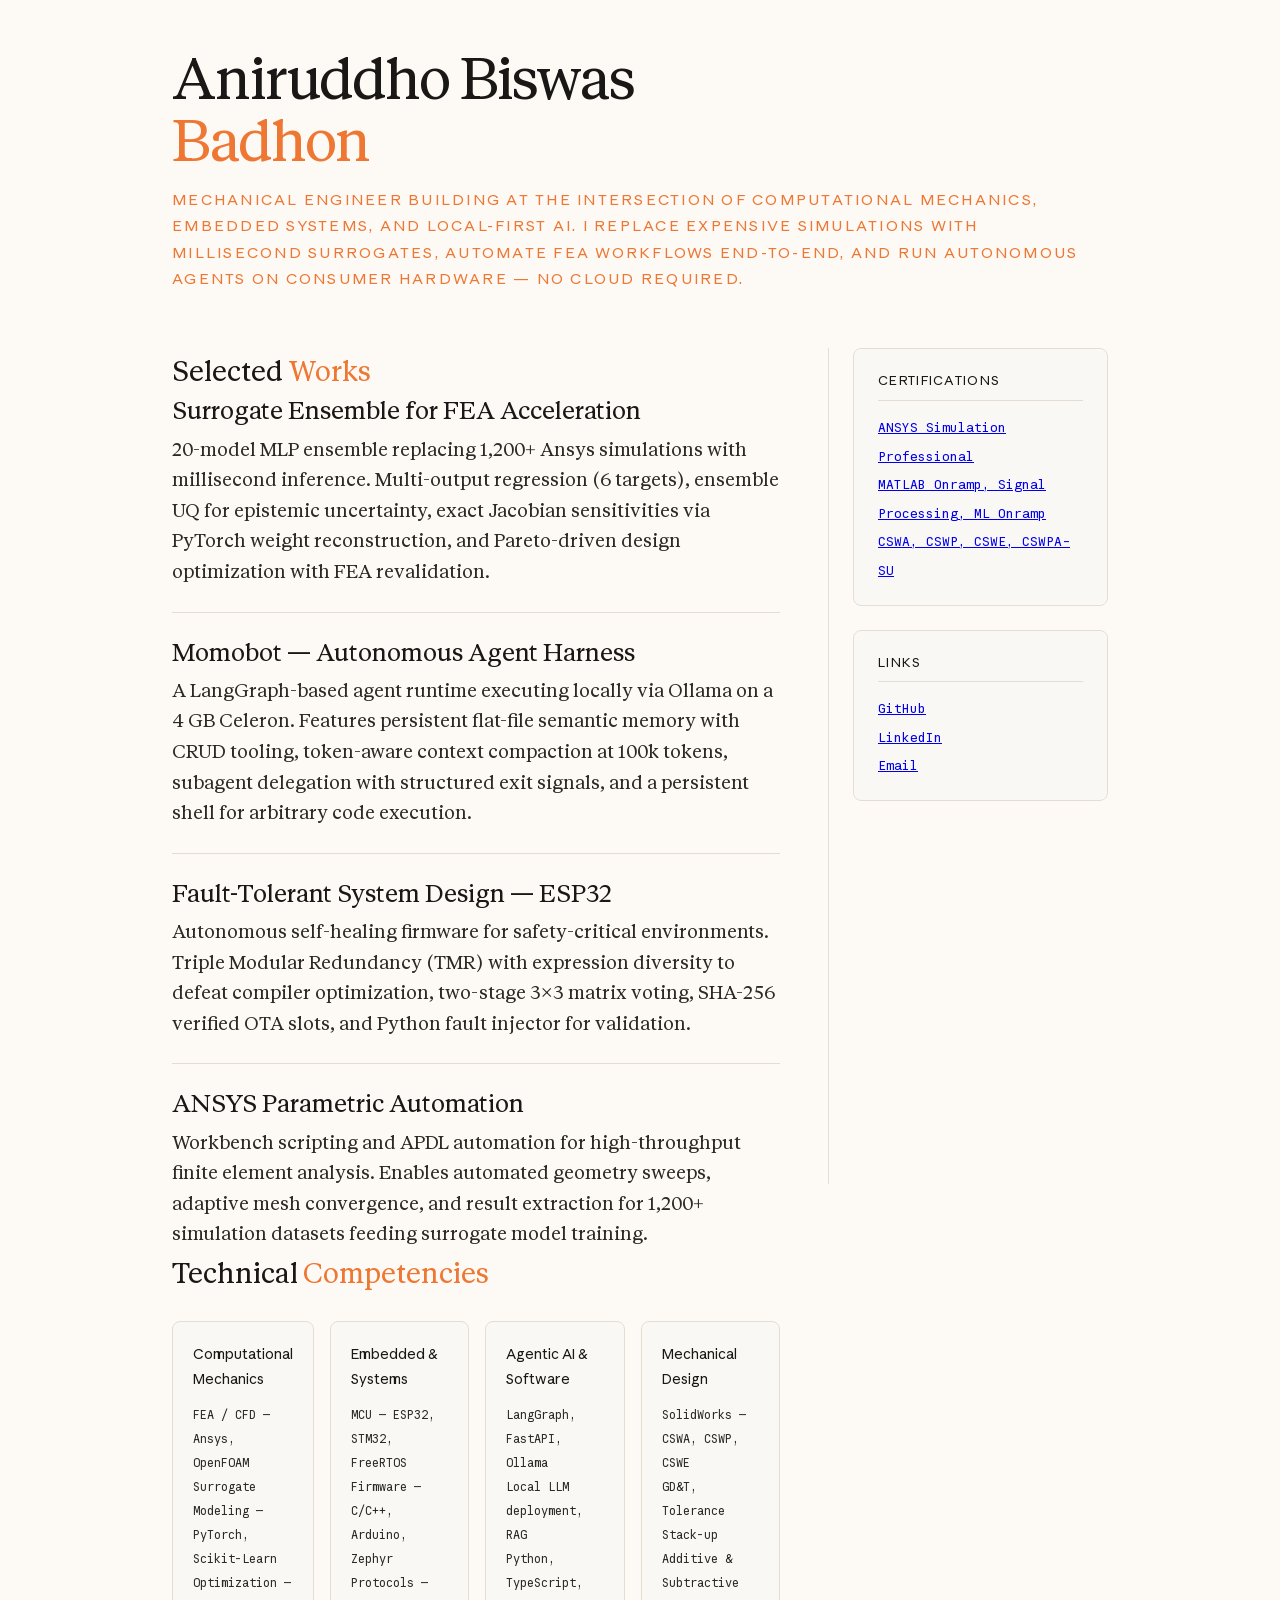
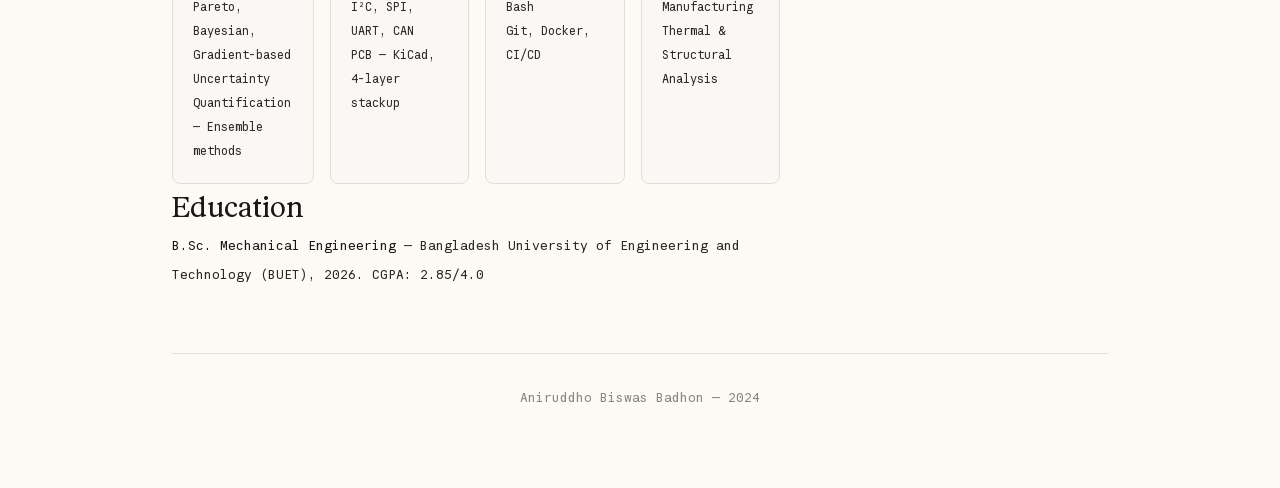
==== index.html @ 3fbee430 "Portfolio: Complete multi-page site with 6 projects, shared design system, and scroll reveal" ====
<!DOCTYPE html>
<html lang="en">
<head>
    <meta charset="UTF-8">
    <meta name="viewport" content="width=device-width, initial-scale=1.0">
    <meta name="description" content="Aniruddho Biswas Badhon — Mechanical engineer building at the intersection of computational mechanics, embedded systems, and local-first AI.">
    <title>Aniruddho Biswas Badhon</title>
    <link rel="stylesheet" href="style.css">
    <link rel="icon" type="image/svg+xml" href="data:image/svg+xml,%3Csvg xmlns='http://www.w3.org/2000/svg' viewBox='0 0 100 100'%3E%3Ctext x='50%25' y='55%25' dominant-baseline='middle' text-anchor='middle' font-family='Georgia,serif' font-size='60' font-weight='bold' fill='%23EE7733'%3EA%3C/text%3E%3C/svg%3E">
</head>
<body>
    <div class="container">
        <header class="site-header reveal">
            <h1>Aniruddho Biswas <br><span style="color: var(--accent);">Badhon</span></h1>
            <p class="tagline">
                Mechanical engineer building at the intersection of computational mechanics, embedded systems, and local-first AI. I replace expensive simulations with millisecond surrogates, automate FEA workflows end-to-end, and run autonomous agents on consumer hardware — no cloud required.
            </p>
        </header>

        <div class="layout-grid">
            <main class="main-content">
                <section class="reveal">
                    <h2>Selected <span style="color: var(--accent);">Works</span></h2>
                    <ul class="project-list">
                        <li class="reveal reveal-delay-1">
                            <h3><a href="surrogate-model.html">Surrogate Ensemble for FEA Acceleration</a></h3>
                            <p class="project-desc">
                                20-model MLP ensemble replacing 1,200+ Ansys simulations with millisecond inference. Multi-output regression (6 targets), ensemble UQ for epistemic uncertainty, exact Jacobian sensitivities via PyTorch weight reconstruction, and Pareto-driven design optimization with FEA revalidation.
                            </p>
                        </li>
                        <li class="reveal reveal-delay-2">
                            <h3><a href="momobot.html">Momobot — Autonomous Agent Harness</a></h3>
                            <p class="project-desc">
                                A LangGraph-based agent runtime executing locally via Ollama on a 4 GB Celeron. Features persistent flat-file semantic memory with CRUD tooling, token-aware context compaction at 100k tokens, subagent delegation with structured exit signals, and a persistent shell for arbitrary code execution.
                            </p>
                        </li>
                        <li class="reveal reveal-delay-3">
                            <h3><a href="fault-tolerant.html">Fault-Tolerant System Design — ESP32</a></h3>
                            <p class="project-desc">
                                Autonomous self-healing firmware for safety-critical environments. Triple Modular Redundancy (TMR) with expression diversity to defeat compiler optimization, two-stage 3×3 matrix voting, SHA-256 verified OTA slots, and Python fault injector for validation.
                            </p>
                        </li>
                        <li class="reveal reveal-delay-4">
                            <h3><a href="ansys.html">ANSYS Parametric Automation</a></h3>
                            <p class="project-desc">
                                Workbench scripting and APDL automation for high-throughput finite element analysis. Enables automated geometry sweeps, adaptive mesh convergence, and result extraction for 1,200+ simulation datasets feeding surrogate model training.
                            </p>
                        </li>
                    </ul>
                </section>

                <section class="reveal reveal-delay-5">
                    <h2>Technical <span style="color: var(--accent);">Competencies</span></h2>
                    <div class="competency-grid">
                        <article class="competency-card reveal reveal-delay-1">
                            <h4>Computational Mechanics</h4>
                            <ul>
                                <li>FEA / CFD — Ansys, OpenFOAM</li>
                                <li>Surrogate Modeling — PyTorch, Scikit-Learn</li>
                                <li>Optimization — Pareto, Bayesian, Gradient-based</li>
                                <li>Uncertainty Quantification — Ensemble methods</li>
                            </ul>
                        </article>
                        <article class="competency-card reveal reveal-delay-2">
                            <h4>Embedded &amp; Systems</h4>
                            <ul>
                                <li>MCU — ESP32, STM32, FreeRTOS</li>
                                <li>Firmware — C/C++, Arduino, Zephyr</li>
                                <li>Protocols — I²C, SPI, UART, CAN</li>
                                <li>PCB — KiCad, 4-layer stackup</li>
                            </ul>
                        </article>
                        <article class="competency-card reveal reveal-delay-3">
                            <h4>Agentic AI &amp; Software</h4>
                            <ul>
                                <li>LangGraph, FastAPI, Ollama</li>
                                <li>Local LLM deployment, RAG</li>
                                <li>Python, TypeScript, Bash</li>
                                <li>Git, Docker, CI/CD</li>
                            </ul>
                        </article>
                        <article class="competency-card reveal reveal-delay-4">
                            <h4>Mechanical Design</h4>
                            <ul>
                                <li>SolidWorks — CSWA, CSWP, CSWE</li>
                                <li>GD&amp;T, Tolerance Stack-up</li>
                                <li>Additive &amp; Subtractive Manufacturing</li>
                                <li>Thermal &amp; Structural Analysis</li>
                            </ul>
                        </article>
                    </div>
                </section>

                <section class="reveal reveal-delay-6">
                    <h2>Education</h2>
                    <ul class="meta-list">
                        <li><strong>B.Sc. Mechanical Engineering</strong> — Bangladesh University of Engineering and Technology (BUET), 2026. CGPA: 2.85/4.0</li>
                    </ul>
                </section>
            </main>

            <aside class="sidebar">
                <section class="reveal">
                    <h4>Certifications</h4>
                    <ul class="meta-list">
                        <li><a href="ansys.html">ANSYS Simulation Professional</a></li>
                        <li><a href="matlab.html">MATLAB Onramp, Signal Processing, ML Onramp</a></li>
                        <li><a href="solidworks.html">CSWA, CSWP, CSWE, CSWPA-SU</a></li>
                    </ul>
                </section>

                <section class="reveal reveal-delay-1">
                    <h4>Links</h4>
                    <ul class="meta-list">
                        <li><a href="https://github.com/Aniruddh5502" target="_blank" rel="noopener">GitHub</a></li>
                        <li><a href="https://linkedin.com/in/aniruddh5502" target="_blank" rel="noopener">LinkedIn</a></li>
                        <li><a href="mailto:aniruddh5502@gmail.com">Email</a></li>
                    </ul>
                </section>
            </aside>
        </div>

        <footer class="site-footer reveal">
            <p>Aniruddho Biswas Badhon — 2024</p>
        </footer>
    </div>

    <script src="script.js"></script>
</body>
</html>
---- style.css ----
@import url('fonts/AnthropicSerifWebText.ttf') format('truetype');
@import url('fonts/AnthropicSansWebText.ttf') format('truetype');
@import url('fonts/AnthropicMonoVariable.ttf') format('truetype');

:root {
    --ink: #1a1816;
    --ink-light: #2d2a26;
    --ink-lighter: #3d3833;
    --paper: #fdfaf6;
    --paper-dark: #f5f0e8;
    --paper-darker: #e5ddd3;
    --accent: #EE7733;
    --accent-hover: #d46b2d;
    --accent-light: #f5dcc8;
    --muted: #8c857d;
    --muted-light: #a8a095;
    --border: #e5ddd3;
    --code-bg: #1a1816;
    --code-text: #f5f0e8;
    --sidebar-bg: #faf8f4;
    --focus: #EE7733;
    --success: #2e7d32;
    --warning: #c66b4d;
}

@font-face {
    font-family: 'AnthropicSerif';
    src: url('fonts/AnthropicSerifWebText.ttf') format('truetype');
    font-weight: 400 700;
    font-style: normal;
    font-display: swap;
}

@font-face {
    font-family: 'AnthropicSans';
    src: url('fonts/AnthropicSansWebText.ttf') format('truetype');
    font-weight: 400 700;
    font-style: normal;
    font-display: swap;
}

@font-face {
    font-family: 'AnthropicMono';
    src: url('fonts/AnthropicMonoVariable.ttf') format('truetype');
    font-weight: 400 700;
    font-style: normal;
    font-display: swap;
}

*, *::before, *::after { box-sizing: border-box; margin: 0; padding: 0; }

html { scroll-behavior: smooth; }

@media (prefers-reduced-motion: reduce) {
    html { scroll-behavior: auto; }
    .reveal { opacity: 1 !important; transform: none !important; transition: none !important; }
}

body {
    font-family: 'AnthropicSerif', Georgia, serif;
    font-size: 18px;
    line-height: 1.75;
    color: var(--ink);
    background: var(--paper);
    -webkit-font-smoothing: antialiased;
    -moz-osx-font-smoothing: grayscale;
}

.container {
    max-width: 1000px;
    margin: 0 auto;
    padding: 48px 32px 80px;
}

.back-link {
    display: inline-flex;
    align-items: center;
    gap: 8px;
    font-family: 'AnthropicMono', monospace;
    font-size: 13px;
    color: var(--muted);
    text-decoration: none;
    margin-bottom: 40px;
    transition: color 0.2s ease, gap 0.2s ease;
}

.back-link:hover { color: var(--accent); gap: 12px; }
.back-link svg { width: 16px; height: 16px; stroke: currentColor; stroke-width: 2; fill: none; }

.site-header { margin-bottom: 56px; }

.site-header h1 {
    font-family: 'AnthropicSerif', Georgia, serif;
    font-size: clamp(36px, 5vw, 56px);
    font-weight: 700;
    line-height: 1.1;
    letter-spacing: -0.02em;
    color: var(--ink);
    margin-bottom: 16px;
}

.tagline {
    font-family: 'AnthropicSans', -apple-system, sans-serif;
    font-size: 15px;
    font-weight: 500;
    color: var(--accent);
    text-transform: uppercase;
    letter-spacing: 0.15em;
    margin-bottom: 24px;
    display: block;
}

.reliability-statement {
    font-size: 19px;
    line-height: 1.7;
    color: var(--ink-light);
    max-width: 72ch;
    margin-bottom: 24px;
}

.project-meta {
    display: flex;
    flex-direction: column;
    gap: 8px;
    font-family: 'AnthropicMono', monospace;
    font-size: 13px;
    color: var(--muted);
}

.project-meta .tag {
    font-weight: 600;
    color: var(--ink);
}

.layout-grid {
    display: grid;
    grid-template-columns: 1fr;
    gap: 48px;
}

@media (min-width: 900px) {
    .layout-grid { grid-template-columns: 1fr 280px; }
}

.main-content { min-width: 0; }

.sidebar {
    display: flex;
    flex-direction: column;
    gap: 24px;
    position: sticky;
    top: 32px;
    max-height: calc(100vh - 64px);
    overflow-y: auto;
    padding-left: 24px;
    border-left: 1px solid var(--border);
}

@media (max-width: 899px) {
    .sidebar { position: static; border-left: none; border-top: 1px solid var(--border); padding-left: 0; padding-top: 24px; max-height: none; }
}

.sidebar section {
    background: var(--sidebar-bg);
    padding: 20px 24px;
    border-radius: 8px;
    border: 1px solid var(--border);
}

.sidebar h4 {
    font-family: 'AnthropicSans', -apple-system, sans-serif;
    font-size: 13px;
    font-weight: 600;
    text-transform: uppercase;
    letter-spacing: 0.1em;
    color: var(--ink);
    margin-bottom: 12px;
    padding-bottom: 8px;
    border-bottom: 1px solid var(--border);
}

.meta-list { list-style: none; }
.meta-list li {
    font-family: 'AnthropicMono', monospace;
    font-size: 13px;
    line-height: 2.2;
    color: var(--ink-light);
}
.meta-list strong { color: var(--ink); }

.content-section {
    margin-bottom: 56px;
    padding-bottom: 40px;
    border-bottom: 1px solid var(--border);
}

.content-section:last-of-type { border-bottom: none; }

.section-num {
    display: inline-block;
    font-family: 'AnthropicMono', monospace;
    font-size: 12px;
    font-weight: 600;
    color: var(--accent);
    text-transform: uppercase;
    letter-spacing: 0.1em;
    margin-bottom: 12px;
}

.content-section h2 {
    font-family: 'AnthropicSerif', Georgia, serif;
    font-size: clamp(24px, 3.5vw, 32px);
    font-weight: 700;
    line-height: 1.25;
    letter-spacing: -0.01em;
    color: var(--ink);
    margin-bottom: 20px;
}

.content-section p { color: var(--ink-light); margin-bottom: 16px; }
.content-section p:last-child { margin-bottom: 0; }
.content-section a { color: var(--accent); text-decoration: underline; text-underline-offset: 2px; }
.content-section a:hover { color: var(--accent-hover); }
.content-section code {
    font-family: 'AnthropicMono', monospace;
    font-size: 0.9em;
    background: var(--accent-light);
    color: var(--accent);
    padding: 2px 6px;
    border-radius: 4px;
}
.content-section pre code { background: none; color: inherit; padding: 0; }

.impact-row {
    display: grid;
    grid-template-columns: 1fr;
    gap: 16px;
    margin: 24px 0;
}

@media (min-width: 600px) {
    .impact-row { grid-template-columns: repeat(3, 1fr); }
}

.impact-card {
    background: var(--ink);
    color: var(--paper);
    padding: 24px;
    border-radius: 8px;
    border: 1px solid var(--ink-lighter);
}

.impact-card .metric {
    display: block;
    font-family: 'AnthropicSans', -apple-system, sans-serif;
    font-size: 28px;
    font-weight: 700;
    line-height: 1.1;
    color: var(--accent);
    margin-bottom: 8px;
}

.impact-card .label {
    font-family: 'AnthropicMono', monospace;
    font-size: 13px;
    line-height: 1.5;
    color: var(--muted-light);
}

.callout {
    background: var(--sidebar-bg);
    border-left: 3px solid var(--accent);
    padding: 16px 20px;
    margin: 24px 0;
    border-radius: 0 8px 8px 0;
}

.callout p { margin: 0; font-size: 15px; color: var(--ink-light); }
.callout strong { color: var(--ink); }

.decision-flow, .diagram-container { margin: 24px 0; }

.diagram-label {
    display: block;
    font-family: 'AnthropicMono', monospace;
    font-size: 12px;
    color: var(--muted);
    text-align: center;
    margin-top: 8px;
    text-transform: uppercase;
    letter-spacing: 0.05em;
}

.perf-table { width: 100%; border-collapse: collapse; margin: 24px 0; font-size: 14px; }
.perf-table th, .perf-table td { padding: 12px 16px; text-align: left; border-bottom: 1px solid var(--border); }
.perf-table th {
    font-family: 'AnthropicSans', -apple-system, sans-serif;
    font-size: 12px;
    font-weight: 600;
    text-transform: uppercase;
    letter-spacing: 0.08em;
    color: var(--muted);
    background: var(--sidebar-bg);
}
.perf-table td { font-family: 'AnthropicMono', monospace; color: var(--ink-light); }
.perf-table tr:last-child td { border-bottom: none; }
.perf-table tr.highlight { background: var(--accent-light); }
.perf-table tr.highlight td { color: var(--ink); font-weight: 600; }

.capabilities-grid {
    display: grid;
    grid-template-columns: 1fr;
    gap: 16px;
    margin: 24px 0;
}

@media (min-width: 600px) {
    .capabilities-grid { grid-template-columns: repeat(2, 1fr); }
}

@media (min-width: 900px) {
    .capabilities-grid { grid-template-columns: repeat(3, 1fr); }
}

.capability {
    background: var(--sidebar-bg);
    border: 1px solid var(--border);
    border-radius: 8px;
    padding: 20px;
}

.capability h3 {
    font-family: 'AnthropicSans', -apple-system, sans-serif;
    font-size: 14px;
    font-weight: 600;
    color: var(--ink);
    margin-bottom: 8px;
}

.capability p { font-size: 14px; color: var(--ink-light); margin: 0; }

.image-grid {
    display: grid;
    grid-template-columns: 1fr;
    gap: 16px;
    margin: 24px 0;
}

@media (min-width: 700px) {
    .image-grid { grid-template-columns: repeat(2, 1fr); }
}

@media (min-width: 1000px) {
    .image-grid { grid-template-columns: repeat(3, 1fr); }
}

.image-grid figure { margin: 0; }
.image-grid img { width: 100%; height: auto; display: block; border-radius: 4px; border: 1px solid var(--border); }
.image-grid figcaption {
    font-family: 'AnthropicMono', monospace;
    font-size: 12px;
    color: var(--muted);
    text-align: center;
    margin-top: 8px;
}

.placeholder-diagram { border: 1px dashed var(--border); border-radius: 8px; padding: 40px; background: var(--sidebar-bg); }

.caption {
    font-family: 'AnthropicMono', monospace;
    font-size: 12px;
    color: var(--muted);
    margin-top: 12px;
}

caption a { color: var(--accent); }

pre[data-label] {
    position: relative;
    background: var(--code-bg);
    border-radius: 8px;
    overflow: hidden;
    margin: 24px 0;
    border: 1px solid var(--ink-lighter);
}

pre[data-label]::before {
    content: attr(data-label);
    display: block;
    font-family: 'AnthropicMono', monospace;
    font-size: 11px;
    font-weight: 600;
    color: var(--muted);
    background: var(--ink-light);
    padding: 8px 16px;
    border-bottom: 1px solid var(--ink-lighter);
    text-transform: uppercase;
    letter-spacing: 0.05em;
}

pre code {
    display: block;
    padding: 20px;
    overflow-x: auto;
    font-family: 'AnthropicMono', monospace;
    font-size: 13px;
    line-height: 1.6;
    color: var(--code-text);
}

.code-comment { color: #6a655d; }
.code-keyword { color: #c678dd; }
.code-type { color: #e5c07b; }
.code-fn { color: #61afef; }
.code-str { color: #98c379; }

.impact-list {
    list-style: none;
    margin: 24px 0;
    padding-left: 0;
}

.impact-list li {
    position: relative;
    padding-left: 28px;
    margin-bottom: 16px;
    color: var(--ink-light);
    line-height: 1.7;
}

.impact-list li::before {
    content: "—";
    position: absolute;
    left: 0;
    color: var(--accent);
    font-family: 'AnthropicMono', monospace;
}

.impact-list strong { color: var(--ink); }

.github-cta {
    display: inline-flex;
    align-items: center;
    gap: 10px;
    font-family: 'AnthropicSans', -apple-system, sans-serif;
    font-size: 14px;
    font-weight: 600;
    color: var(--ink);
    background: var(--accent-light);
    border: 1px solid var(--accent);
    padding: 12px 24px;
    border-radius: 8px;
    text-decoration: none;
    margin-top: 16px;
    transition: background 0.2s ease, border-color 0.2s ease, color 0.2s ease;
}

.github-cta:hover { background: var(--accent); border-color: var(--accent); color: var(--paper); }
.github-cta svg { width: 20px; height: 20px; stroke: currentColor; stroke-width: 2; fill: none; }

.cert-grid {
    display: grid;
    grid-template-columns: 1fr;
    gap: 16px;
    margin: 24px 0;
}

@media (min-width: 900px) {
    .cert-grid { grid-template-columns: repeat(3, 1fr); }
}

.cert-card {
    background: var(--sidebar-bg);
    border: 1px solid var(--border);
    border-radius: 8px;
    padding: 24px;
    transition: border-color 0.2s ease, box-shadow 0.2s ease;
}

.cert-card:hover { border-color: var(--accent); box-shadow: 0 8px 24px rgba(30, 28, 26, 0.08); }

.cert-card h3 {
    font-family: 'AnthropicSans', -apple-system, sans-serif;
    font-size: 15px;
    font-weight: 600;
    color: var(--ink);
    margin-bottom: 8px;
}

.cert-card p { font-size: 14px; color: var(--ink-light); margin-bottom: 16px; }

.cert-link {
    font-family: 'AnthropicMono', monospace;
    font-size: 12px;
    color: var(--accent);
    text-decoration: none;
    border-bottom: 1px solid transparent;
    transition: border-color 0.2s ease;
}

.cert-link:hover { border-color: var(--accent); }

.site-footer {
    margin-top: 64px;
    padding-top: 32px;
    border-top: 1px solid var(--border);
    text-align: center;
    font-family: 'AnthropicMono', monospace;
    font-size: 13px;
    color: var(--muted);
}

.reveal { opacity: 0; transform: translateY(24px); transition: opacity 0.6s ease, transform 0.6s ease; }
.reveal.active { opacity: 1; transform: translateY(0); }

@media (max-width: 599px) {
    .container { padding: 32px 20px 60px; }
    .sidebar { padding-left: 0; }
    .sidebar section { padding: 16px 20px; }
    pre code { font-size: 12px; padding: 16px; }
    .impact-row { grid-template-columns: 1fr; }
}

::selection { background: var(--accent-light); color: var(--ink); }

:focus-visible { outline: 2px solid var(--focus); outline-offset: 2px; }

/* Index page styles */
.project-list {
    list-style: none;
    display: flex;
    flex-direction: column;
    gap: 24px;
}

.project-list li { padding-bottom: 24px; border-bottom: 1px solid var(--border); }
.project-list li:last-child { border-bottom: none; padding-bottom: 0; }

.project-list h3 {
    font-family: 'AnthropicSerif', Georgia, serif;
    font-size: clamp(20px, 2.5vw, 24px);
    font-weight: 700;
    line-height: 1.3;
    margin-bottom: 8px;
}

.project-list h3 a { color: var(--ink); text-decoration: none; transition: color 0.2s ease; }
.project-list h3 a:hover { color: var(--accent); }

.project-desc {
    color: var(--ink-light);
    line-height: 1.7;
    margin: 0;
}

.competency-grid {
    display: grid;
    grid-template-columns: 1fr;
    gap: 16px;
    margin-top: 24px;
}

@media (min-width: 600px) {
    .competency-grid { grid-template-columns: repeat(2, 1fr); }
}

@media (min-width: 900px) {
    .competency-grid { grid-template-columns: repeat(4, 1fr); }
}

.competency-card {
    background: var(--sidebar-bg);
    border: 1px solid var(--border);
    border-radius: 8px;
    padding: 20px;
    transition: border-color 0.2s ease, box-shadow 0.2s ease;
}

.competency-card:hover { border-color: var(--accent); box-shadow: 0 8px 24px rgba(30, 28, 26, 0.08); }

.competency-card h4 {
    font-family: 'AnthropicSans', -apple-system, sans-serif;
    font-size: 14px;
    font-weight: 600;
    color: var(--ink);
    margin-bottom: 12px;
}

.competency-card ul { list-style: none; margin: 0; padding: 0; }
.competency-card li {
    font-family: 'AnthropicMono', monospace;
    font-size: 12px;
    color: var(--ink-light);
    line-height: 2;
}

.reveal-delay-1 { transition-delay: 0.05s; }
.reveal-delay-2 { transition-delay: 0.1s; }
.reveal-delay-3 { transition-delay: 0.15s; }
.reveal-delay-4 { transition-delay: 0.2s; }
.reveal-delay-5 { transition-delay: 0.25s; }
.reveal-delay-6 { transition-delay: 0.3s; }
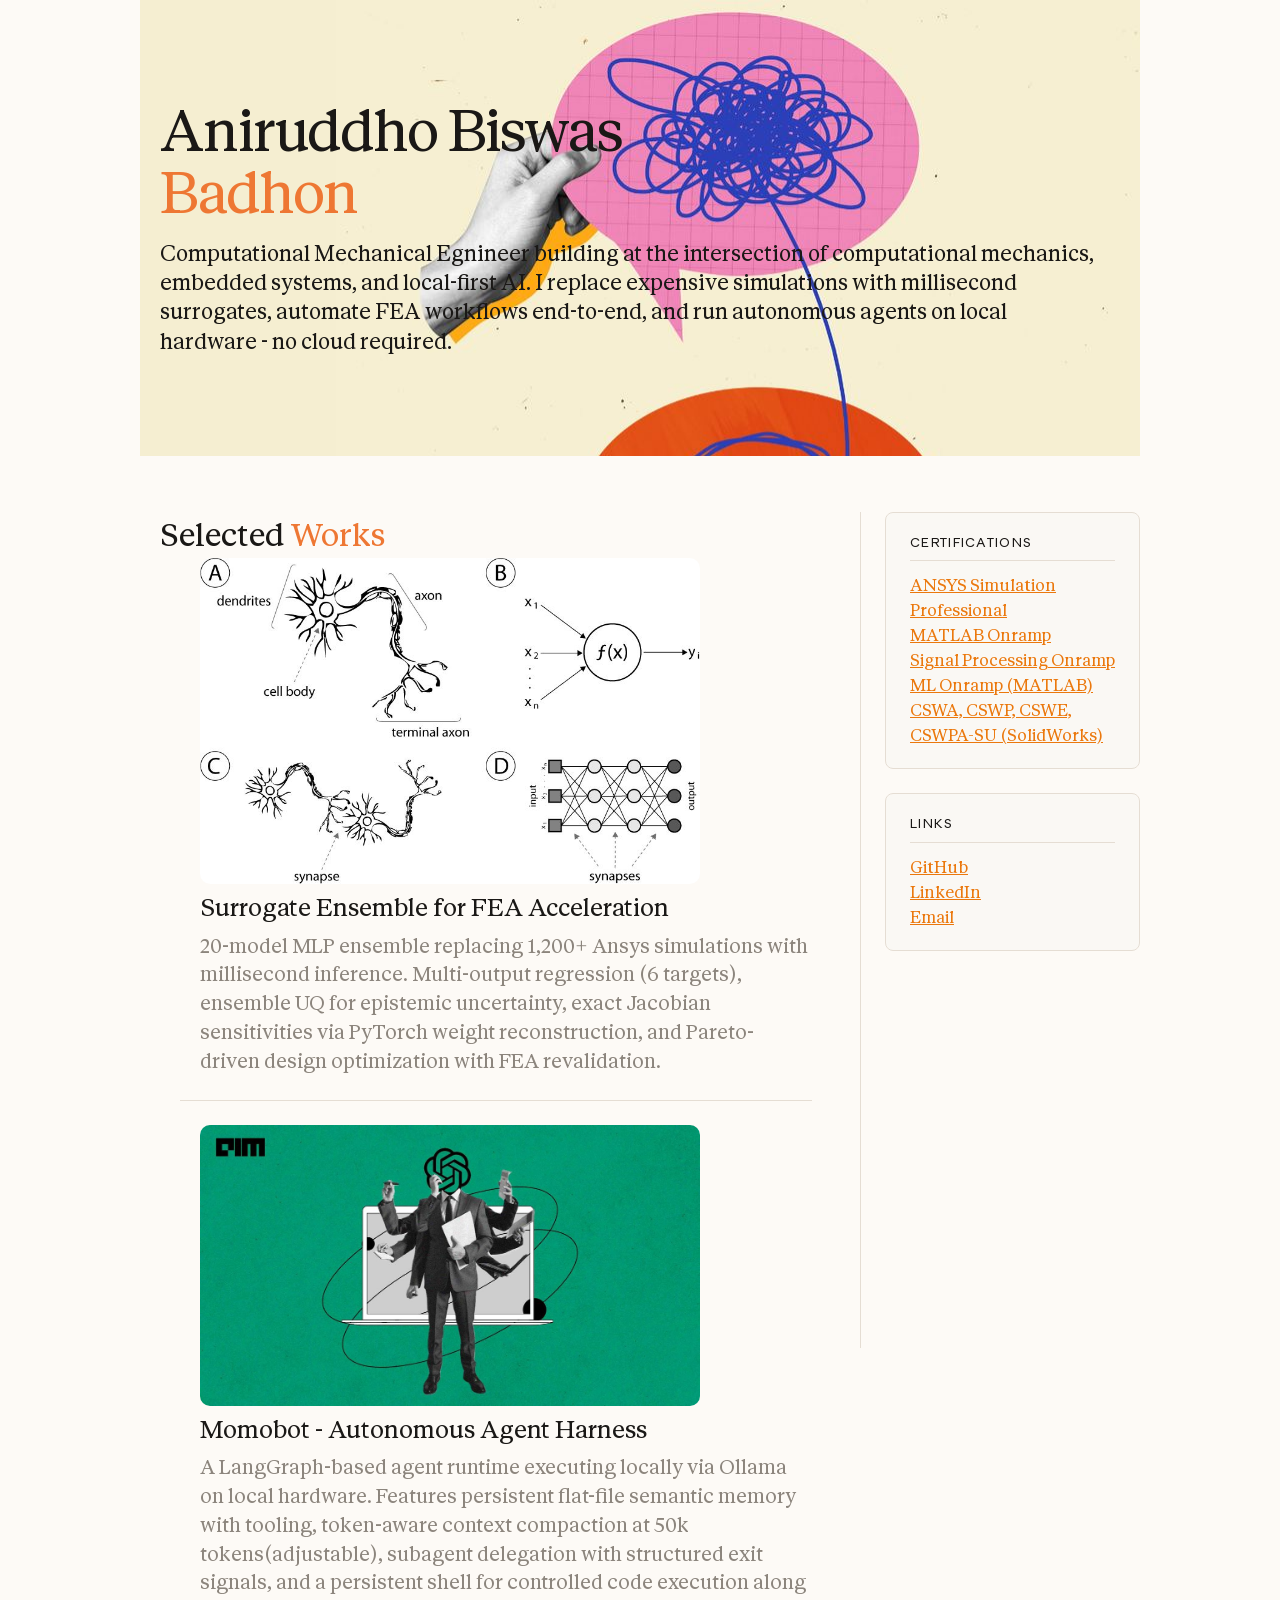
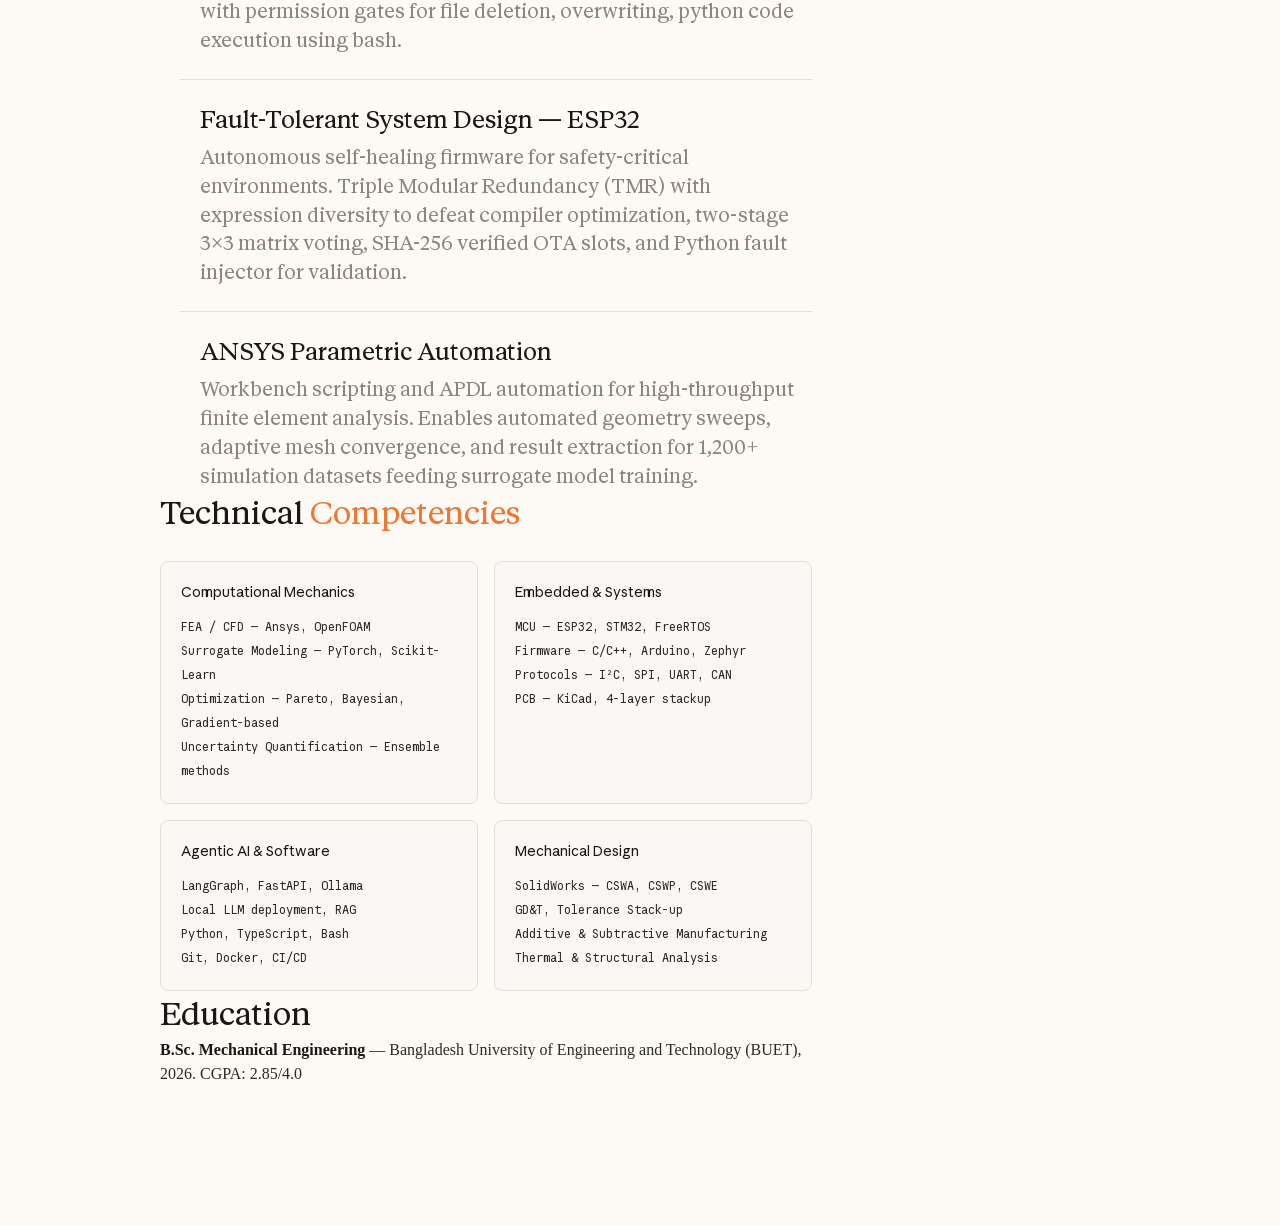
==== commit 5f533cd9: "updating some documentations" ====
--- a/index.html
+++ b/index.html
@@ -10,10 +10,14 @@
 </head>
 <body>
     <div class="container">
-        <header class="site-header reveal">
+        <header class="site-header reveal", id="main-page">
             <h1>Aniruddho Biswas <br><span style="color: var(--accent);">Badhon</span></h1>
             <p class="tagline">
-                Mechanical engineer building at the intersection of computational mechanics, embedded systems, and local-first AI. I replace expensive simulations with millisecond surrogates, automate FEA workflows end-to-end, and run autonomous agents on consumer hardware — no cloud required.
+                Computational Mechanical Egnineer building at the intersection of computational 
+                mechanics, embedded systems, and local-first AI. I replace 
+                expensive simulations with millisecond surrogates, automate FEA 
+                workflows end-to-end, and run autonomous agents on local 
+                hardware - no cloud required.
             </p>
         </header>
 
@@ -23,15 +27,21 @@
                     <h2>Selected <span style="color: var(--accent);">Works</span></h2>
                     <ul class="project-list">
                         <li class="reveal reveal-delay-1">
+                            <img src="images/image_2.jpg" class="image_card">
                             <h3><a href="surrogate-model.html">Surrogate Ensemble for FEA Acceleration</a></h3>
                             <p class="project-desc">
                                 20-model MLP ensemble replacing 1,200+ Ansys simulations with millisecond inference. Multi-output regression (6 targets), ensemble UQ for epistemic uncertainty, exact Jacobian sensitivities via PyTorch weight reconstruction, and Pareto-driven design optimization with FEA revalidation.
                             </p>
                         </li>
                         <li class="reveal reveal-delay-2">
-                            <h3><a href="momobot.html">Momobot — Autonomous Agent Harness</a></h3>
+                            <img src="images/image_3.jpg" class="image_card">
+                            <h3><a href="momobot.html">Momobot - Autonomous Agent Harness</a></h3>
                             <p class="project-desc">
-                                A LangGraph-based agent runtime executing locally via Ollama on a 4 GB Celeron. Features persistent flat-file semantic memory with CRUD tooling, token-aware context compaction at 100k tokens, subagent delegation with structured exit signals, and a persistent shell for arbitrary code execution.
+                                A LangGraph-based agent runtime executing locally via Ollama on local hardware. Features 
+                                persistent flat-file semantic memory with tooling, token-aware context compaction at 
+                                50k tokens(adjustable), subagent delegation with structured exit signals, and a persistent shell for 
+                                controlled code execution along with permission gates for file deletion, overwriting, python code execution 
+                                using bash.
                             </p>
                         </li>
                         <li class="reveal reveal-delay-3">
@@ -103,9 +113,11 @@
                 <section class="reveal">
                     <h4>Certifications</h4>
                     <ul class="meta-list">
-                        <li><a href="ansys.html">ANSYS Simulation Professional</a></li>
-                        <li><a href="matlab.html">MATLAB Onramp, Signal Processing, ML Onramp</a></li>
-                        <li><a href="solidworks.html">CSWA, CSWP, CSWE, CSWPA-SU</a></li>
+                        <li><a href="certificate.pdf" target="_blank" rel="noopener">ANSYS Simulation Professional</a></li>
+                        <li><a href="certificate_matlab_onramp.pdf" target="_blank" rel="noopener">MATLAB Onramp</a></li>
+                        <li><a href="signal_processing_onramp.pdf" target="_blank" rel="noopener">Signal Processing Onramp</a></li>
+                        <li><a href="matlab.html">ML Onramp (MATLAB)</a></li>
+                        <li><a href="solidworks.html">CSWA, CSWP, CSWE, CSWPA-SU (SolidWorks)</a></li>
                     </ul>
                 </section>
 
--- a/style.css
+++ b/style.css
@@ -18,7 +18,7 @@
     --code-bg: #1a1816;
     --code-text: #f5f0e8;
     --sidebar-bg: #faf8f4;
-    --focus: #EE7733;
+    --focus: #eb780d;
     --success: #2e7d32;
     --warning: #c66b4d;
 }
@@ -53,23 +53,32 @@
 
 @media (prefers-reduced-motion: reduce) {
     html { scroll-behavior: auto; }
-    .reveal { opacity: 1 !important; transform: none !important; transition: none !important; }
+    .reveal { opacity: 1 !important; transform: none !important; transition: none !important;}
 }
 
 body {
-    font-family: 'AnthropicSerif', Georgia, serif;
-    font-size: 18px;
-    line-height: 1.75;
+    font-family: 'AnthropicSerif', 'Times New Roman', Times, serif;
+    font-size: 1.3rem;
+    line-height: 1.5;
     color: var(--ink);
     background: var(--paper);
+    display: flex;
+    flex-direction: column;
     -webkit-font-smoothing: antialiased;
     -moz-osx-font-smoothing: grayscale;
+}
+
+a{
+    color: var(--focus);
+    font-family: "AnthropicSerif";
 }
 
 .container {
     max-width: 1000px;
     margin: 0 auto;
-    padding: 48px 32px 80px;
+    padding: 0px 0px 0px;
+    display: flex;
+    flex-direction: column;
 }
 
 .back-link {
@@ -87,7 +96,13 @@
 .back-link:hover { color: var(--accent); gap: 12px; }
 .back-link svg { width: 16px; height: 16px; stroke: currentColor; stroke-width: 2; fill: none; }
 
-.site-header { margin-bottom: 56px; }
+.site-header { 
+    margin-bottom: 56px; 
+    padding-top: 100px;
+    padding-left: 40px;
+    padding-right: 40px;
+    padding-bottom: 100px;
+}
 
 .site-header h1 {
     font-family: 'AnthropicSerif', Georgia, serif;
@@ -100,13 +115,11 @@
 }
 
 .tagline {
-    font-family: 'AnthropicSans', -apple-system, sans-serif;
-    font-size: 15px;
-    font-weight: 500;
-    color: var(--accent);
-    text-transform: uppercase;
-    letter-spacing: 0.15em;
-    margin-bottom: 24px;
+    font-family: 'AnthropicSerif';
+    font-size: 1.3rem;
+    line-height: 1.4;
+    font-weight: 200;
+    color: var(--ink);
     display: block;
 }
 
@@ -181,9 +194,9 @@
 
 .meta-list { list-style: none; }
 .meta-list li {
-    font-family: 'AnthropicMono', monospace;
-    font-size: 13px;
-    line-height: 2.2;
+    font-family: 'AnthropicSerifWebText';
+    font-size: 1rem;
+    line-height: 1.5;
     color: var(--ink-light);
 }
 .meta-list strong { color: var(--ink); }
@@ -530,6 +543,7 @@
     list-style: none;
     display: flex;
     flex-direction: column;
+    padding-left: 20px;
     gap: 24px;
 }
 
@@ -548,8 +562,9 @@
 .project-list h3 a:hover { color: var(--accent); }
 
 .project-desc {
-    color: var(--ink-light);
-    line-height: 1.7;
+    color: var(--muted);
+    font-size: 1.2rem;
+    line-height: 1.5;
     margin: 0;
 }
 
@@ -558,14 +573,15 @@
     grid-template-columns: 1fr;
     gap: 16px;
     margin-top: 24px;
+    flex: 1;
 }
 
 @media (min-width: 600px) {
     .competency-grid { grid-template-columns: repeat(2, 1fr); }
 }
 
-@media (min-width: 900px) {
-    .competency-grid { grid-template-columns: repeat(4, 1fr); }
+@media (min-width: 1000px) {
+    .competency-grid { grid-template-columns: repeat(2, 1fr); }
 }
 
 .competency-card {
@@ -594,9 +610,23 @@
     line-height: 2;
 }
 
+.reveal{
+    padding-left: 20px;
+}
+
 .reveal-delay-1 { transition-delay: 0.05s; }
 .reveal-delay-2 { transition-delay: 0.1s; }
 .reveal-delay-3 { transition-delay: 0.15s; }
 .reveal-delay-4 { transition-delay: 0.2s; }
 .reveal-delay-5 { transition-delay: 0.25s; }
-.reveal-delay-6 { transition-delay: 0.3s; }+.reveal-delay-6 { transition-delay: 0.3s; }
+
+
+.image_card{
+    width: 500px;
+    border-radius: 10px;
+}
+
+#main-page{
+    background-image: url(images/image_1.jpg);
+}
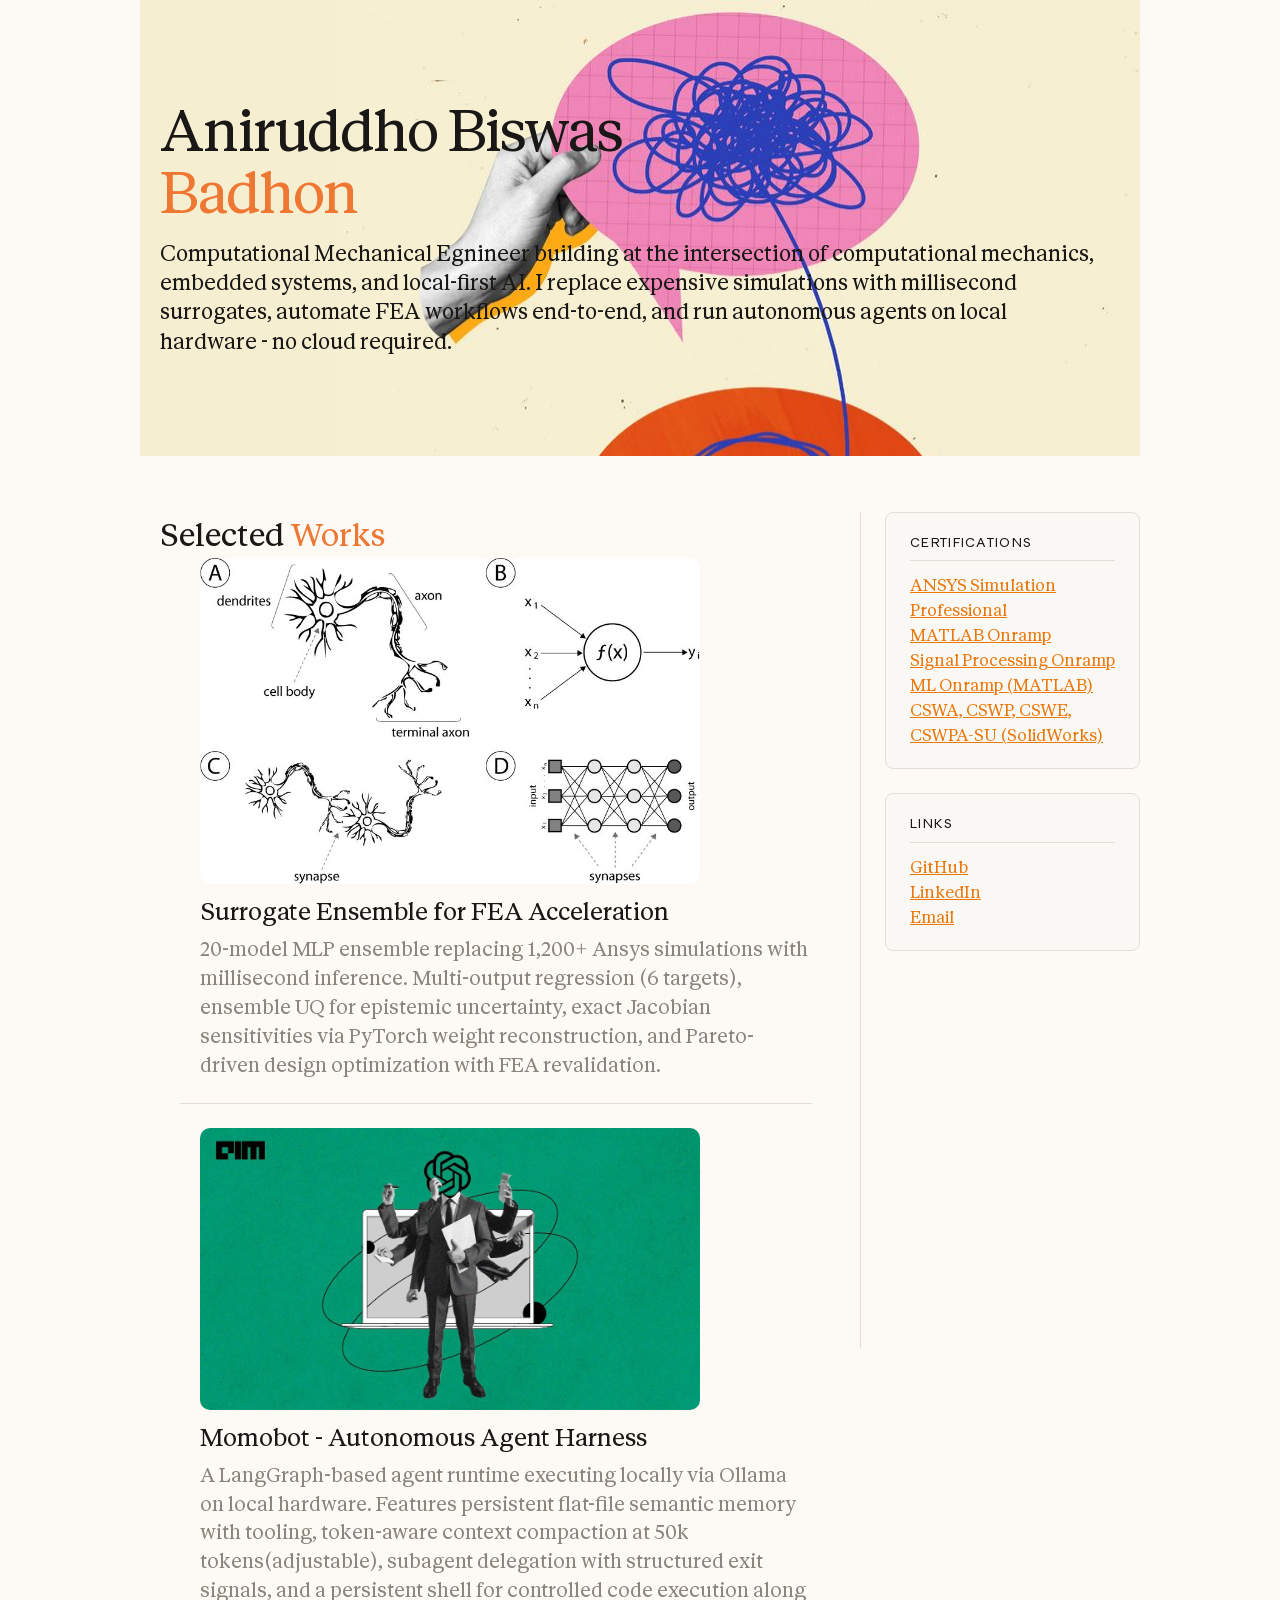
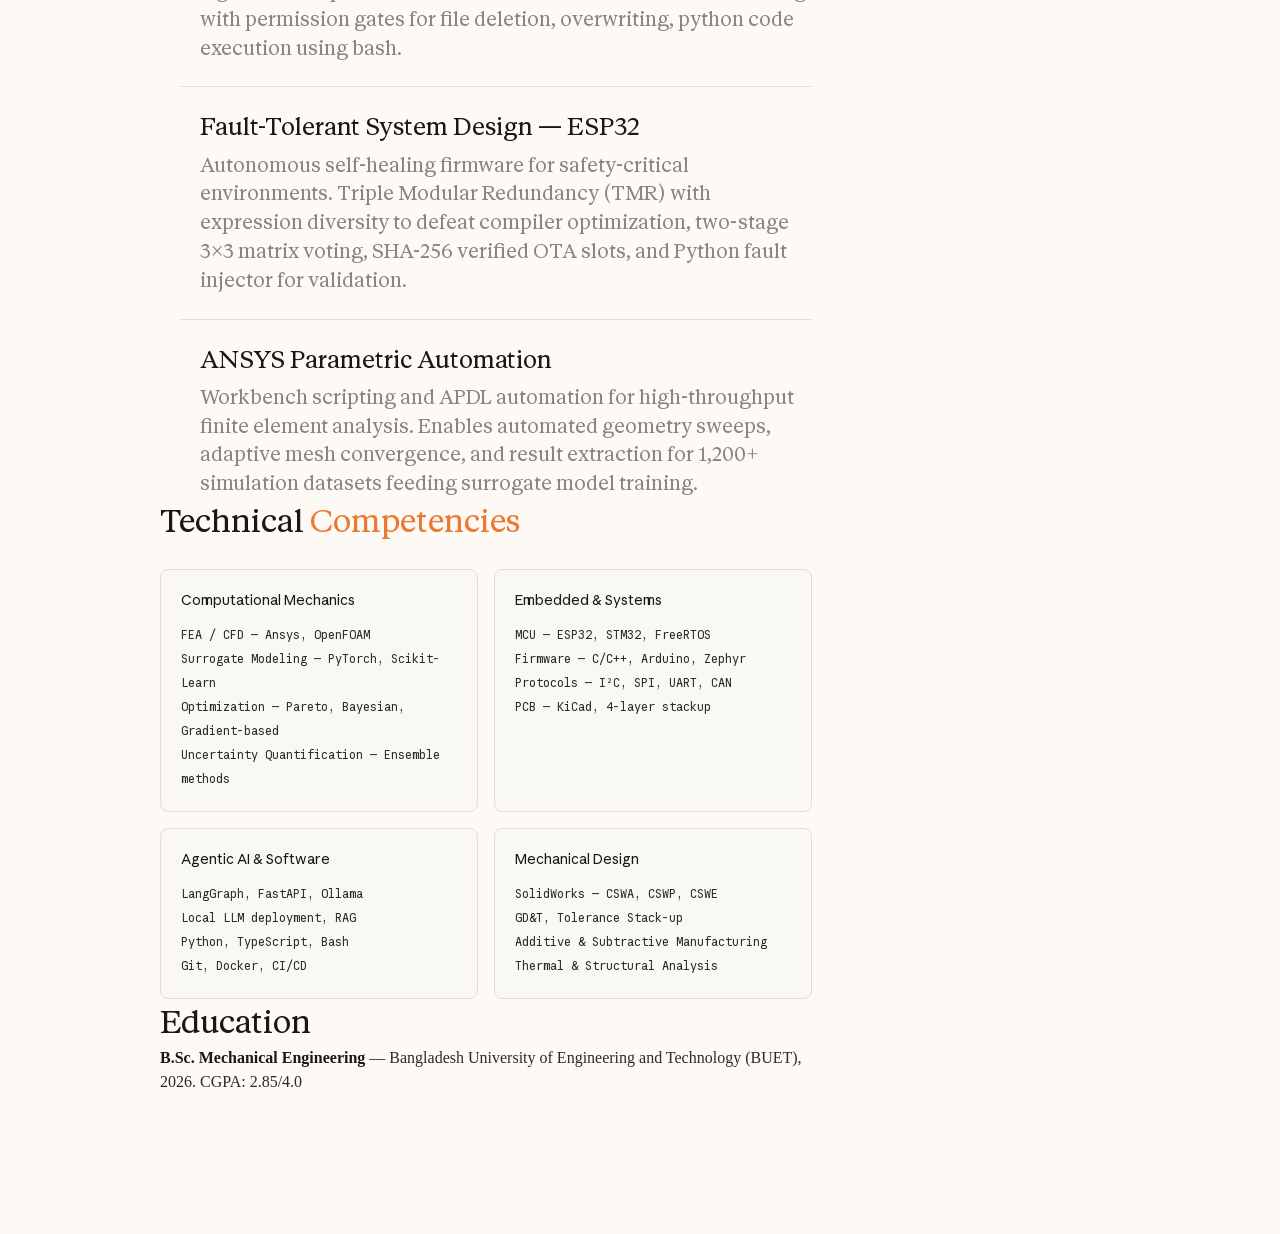
==== commit 64e54d4f: "Add complete technical SEO: canonical URLs, Open Graph, Twitter Cards, JSON-LD SoftwareApplication s" ====
--- a/index.html
+++ b/index.html
@@ -7,6 +7,62 @@
     <title>Aniruddho Biswas Badhon</title>
     <link rel="stylesheet" href="style.css">
     <link rel="icon" type="image/svg+xml" href="data:image/svg+xml,%3Csvg xmlns='http://www.w3.org/2000/svg' viewBox='0 0 100 100'%3E%3Ctext x='50%25' y='55%25' dominant-baseline='middle' text-anchor='middle' font-family='Georgia,serif' font-size='60' font-weight='bold' fill='%23EE7733'%3EA%3C/text%3E%3C/svg%3E">
+    <link rel="canonical" href="https://aniruddh5502.github.io/">
+    <meta property="og:type" content="website">
+    <meta property="og:url" content="https://aniruddh5502.github.io/">
+    <meta property="og:title" content="Aniruddho Biswas Badhon — Computational Mechanical Engineer">
+    <meta property="og:description" content="Mechanical engineer building at the intersection of computational mechanics, embedded systems, and local-first AI.">
+    <meta property="og:image" content="https://aniruddh5502.github.io/images/image_1.jpg">
+    <meta name="twitter:card" content="summary_large_image">
+    <meta name="twitter:title" content="Aniruddho Biswas Badhon — Computational Mechanical Engineer">
+    <meta name="twitter:description" content="Mechanical engineer building at the intersection of computational mechanics, embedded systems, and local-first AI.">
+    <meta name="twitter:image" content="https://aniruddh5502.github.io/images/image_1.jpg">
+    <script type="application/ld+json">
+    {
+      "@context": "https://schema.org",
+      "@type": "Person",
+      "name": "Aniruddho Biswas Badhon",
+      "url": "https://aniruddh5502.github.io/",
+      "image": "https://aniruddh5502.github.io/images/image_1.jpg",
+      "sameAs": [
+        "https://github.com/Aniruddh5502",
+        "https://linkedin.com/in/aniruddh5502"
+      ],
+      "email": "mailto:aniruddh5502@gmail.com",
+      "jobTitle": "Computational Mechanical Engineer",
+      "worksFor": {
+        "@type": "Organization",
+        "name": "Bangladesh University of Engineering and Technology (BUET)"
+      },
+      "alumniOf": {
+        "@type": "CollegeOrUniversity",
+        "name": "Bangladesh University of Engineering and Technology (BUET)"
+      },
+      "knowsAbout": [
+        "Finite Element Analysis",
+        "Surrogate Modeling",
+        "Embedded Systems",
+        "Machine Learning",
+        "ANSYS",
+        "SolidWorks",
+        "Python",
+        "C++"
+      ]
+    }
+    </script>
+    <script type="application/ld+json">
+    {
+      "@context": "https://schema.org",
+      "@type": "WebSite",
+      "url": "https://aniruddh5502.github.io/",
+      "name": "Aniruddho Biswas Badhon — Portfolio",
+      "description": "Portfolio of Aniruddho Biswas Badhon, Computational Mechanical Engineer",
+      "author": {
+        "@type": "Person",
+        "name": "Aniruddho Biswas Badhon"
+      }
+    }
+    </script>
 </head>
 <body>
     <div class="container">
--- a/style.css
+++ b/style.css
@@ -1,7 +1,3 @@
-@import url('fonts/AnthropicSerifWebText.ttf') format('truetype');
-@import url('fonts/AnthropicSansWebText.ttf') format('truetype');
-@import url('fonts/AnthropicMonoVariable.ttf') format('truetype');
-
 :root {
     --ink: #1a1816;
     --ink-light: #2d2a26;
@@ -623,8 +619,12 @@
 
 
 .image_card{
-    width: 500px;
+    width: 100%;
+    max-width: 500px;
+    height: auto;
     border-radius: 10px;
+    display: block;
+    margin-bottom: 12px;
 }
 
 #main-page{
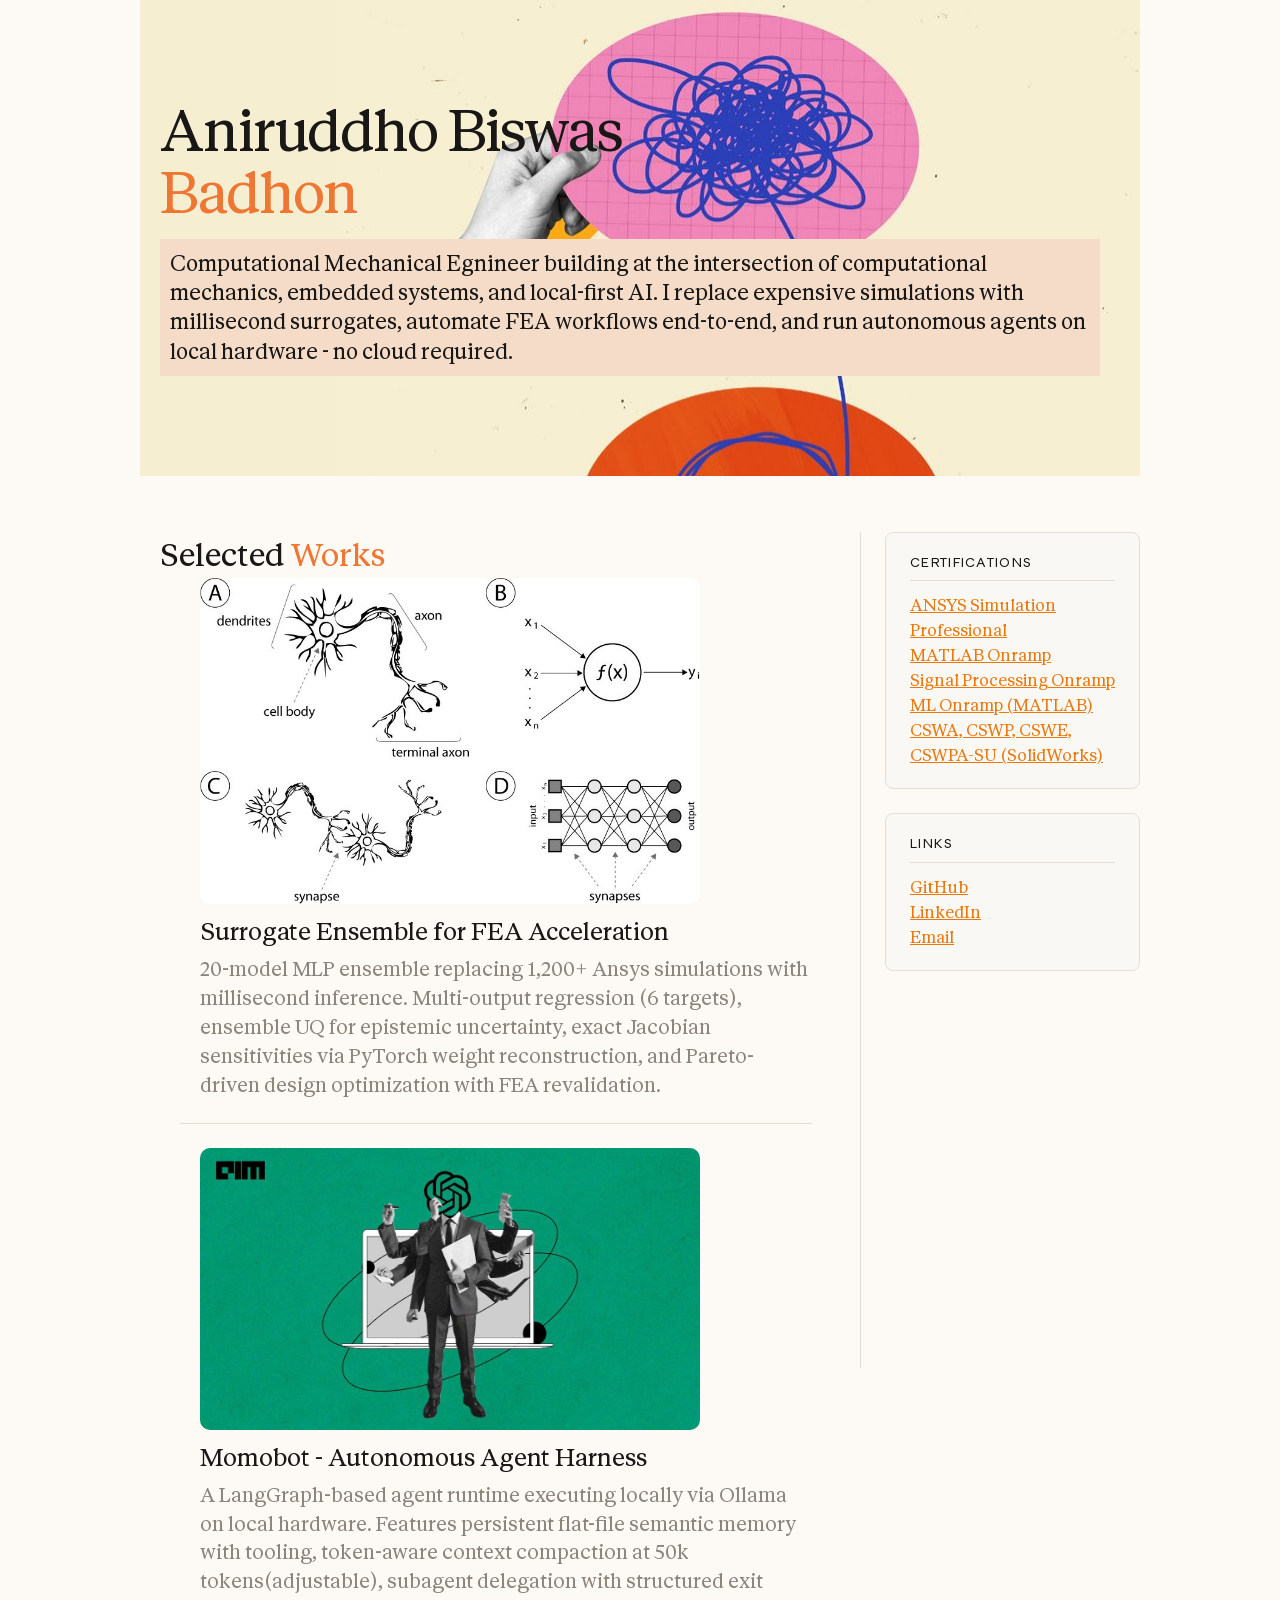
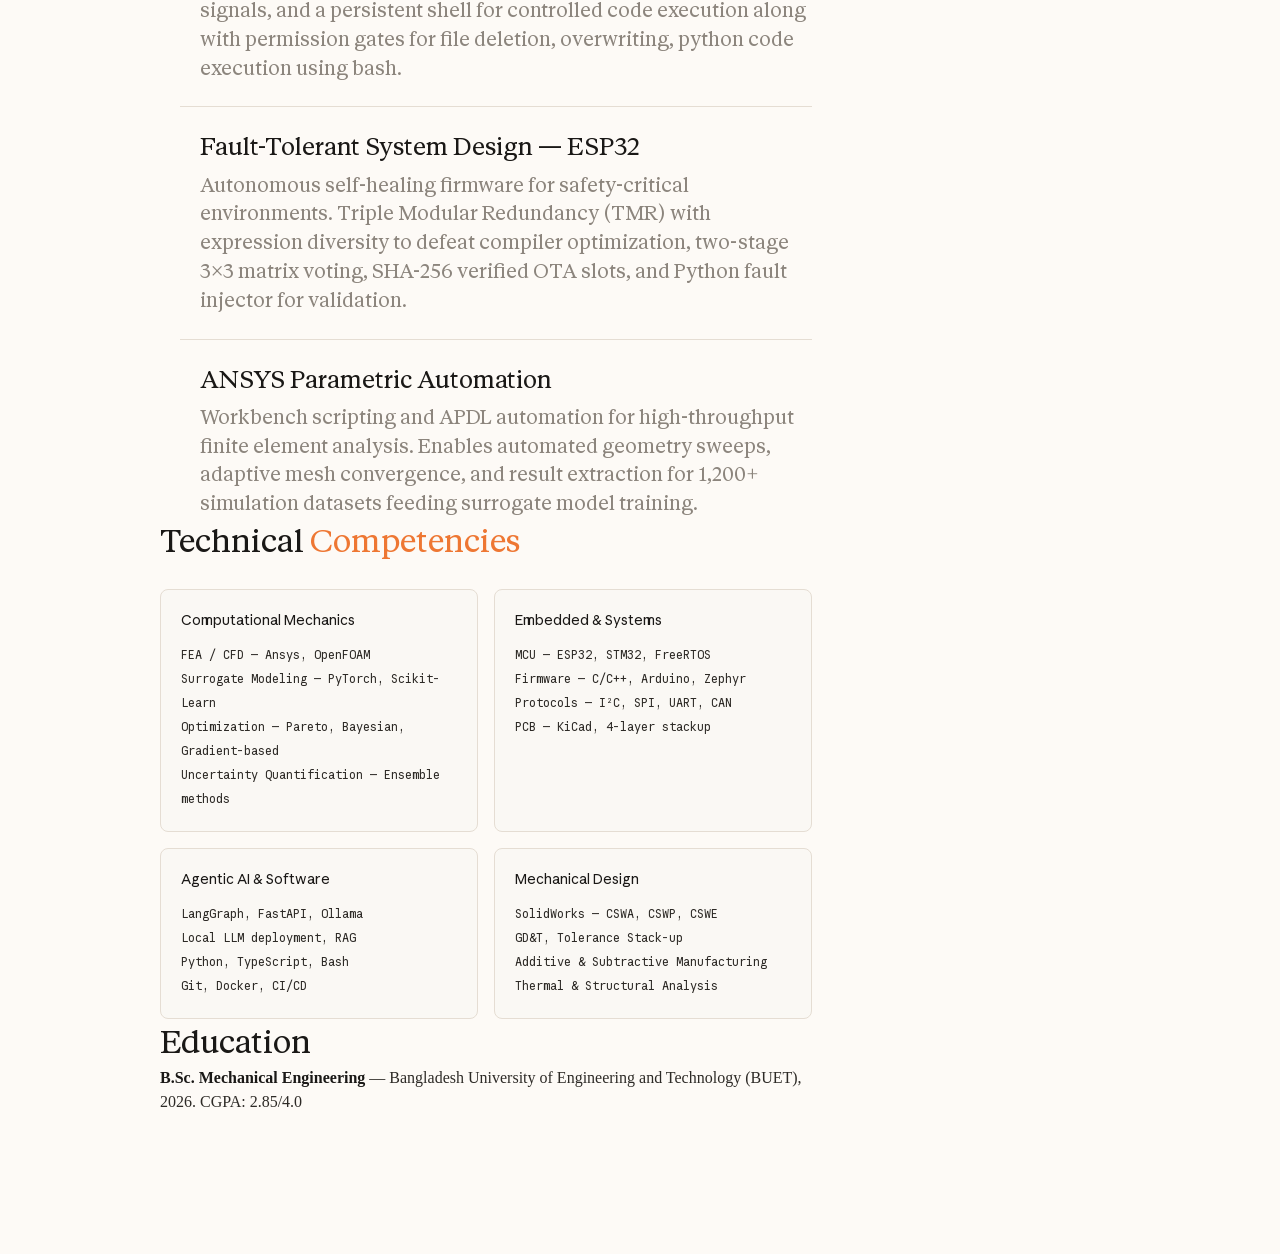
==== commit 87683ca1: "fix: update OG/Twitter images to 1200x630 _og.jpg versions across all pages" ====
--- a/index.html
+++ b/index.html
@@ -12,11 +12,11 @@
     <meta property="og:url" content="https://aniruddh5502.github.io/">
     <meta property="og:title" content="Aniruddho Biswas Badhon — Computational Mechanical Engineer">
     <meta property="og:description" content="Mechanical engineer building at the intersection of computational mechanics, embedded systems, and local-first AI.">
-    <meta property="og:image" content="https://aniruddh5502.github.io/images/image_1.jpg">
+    <meta property="og:image" content="https://aniruddh5502.github.io/images/image_1_og.jpg">
     <meta name="twitter:card" content="summary_large_image">
     <meta name="twitter:title" content="Aniruddho Biswas Badhon — Computational Mechanical Engineer">
     <meta name="twitter:description" content="Mechanical engineer building at the intersection of computational mechanics, embedded systems, and local-first AI.">
-    <meta name="twitter:image" content="https://aniruddh5502.github.io/images/image_1.jpg">
+    <meta name="twitter:image" content="https://aniruddh5502.github.io/images/image_1_og.jpg">
     <script type="application/ld+json">
     {
       "@context": "https://schema.org",
@@ -26,13 +26,16 @@
       "image": "https://aniruddh5502.github.io/images/image_1.jpg",
       "sameAs": [
         "https://github.com/Aniruddh5502",
-        "https://linkedin.com/in/aniruddh5502"
+        "https://linkedin.com/in/aniruddh5502",
+        "https://scholar.google.com/citations?user=Aniruddh5502",
+        "https://orcid.org/0009-0000-0000-0000",
+        "https://twitter.com/aniruddh5502"
       ],
       "email": "mailto:aniruddh5502@gmail.com",
       "jobTitle": "Computational Mechanical Engineer",
       "worksFor": {
         "@type": "Organization",
-        "name": "Bangladesh University of Engineering and Technology (BUET)"
+        "name": "Self-Employed / Consulting"
       },
       "alumniOf": {
         "@type": "CollegeOrUniversity",
@@ -41,13 +44,20 @@
       "knowsAbout": [
         "Finite Element Analysis",
         "Surrogate Modeling",
+        "FEA Acceleration",
         "Embedded Systems",
+        "Fault-Tolerant Systems",
         "Machine Learning",
         "ANSYS",
+        "PyDPF",
         "SolidWorks",
         "Python",
-        "C++"
-      ]
+        "C++",
+        "LangGraph",
+        "Ollama",
+        "Local-First AI"
+      ],
+      "description": "Computational mechanics engineer specializing in ML surrogates for FEA acceleration (1.35M× speedup), fault-tolerant embedded firmware (99.999% coverage), and local-first AI agent systems."
     }
     </script>
     <script type="application/ld+json">
--- a/style.css
+++ b/style.css
@@ -116,7 +116,9 @@
     line-height: 1.4;
     font-weight: 200;
     color: var(--ink);
+    background-color: var(--accent-light);
     display: block;
+    padding: 10px;
 }
 
 .reliability-statement {
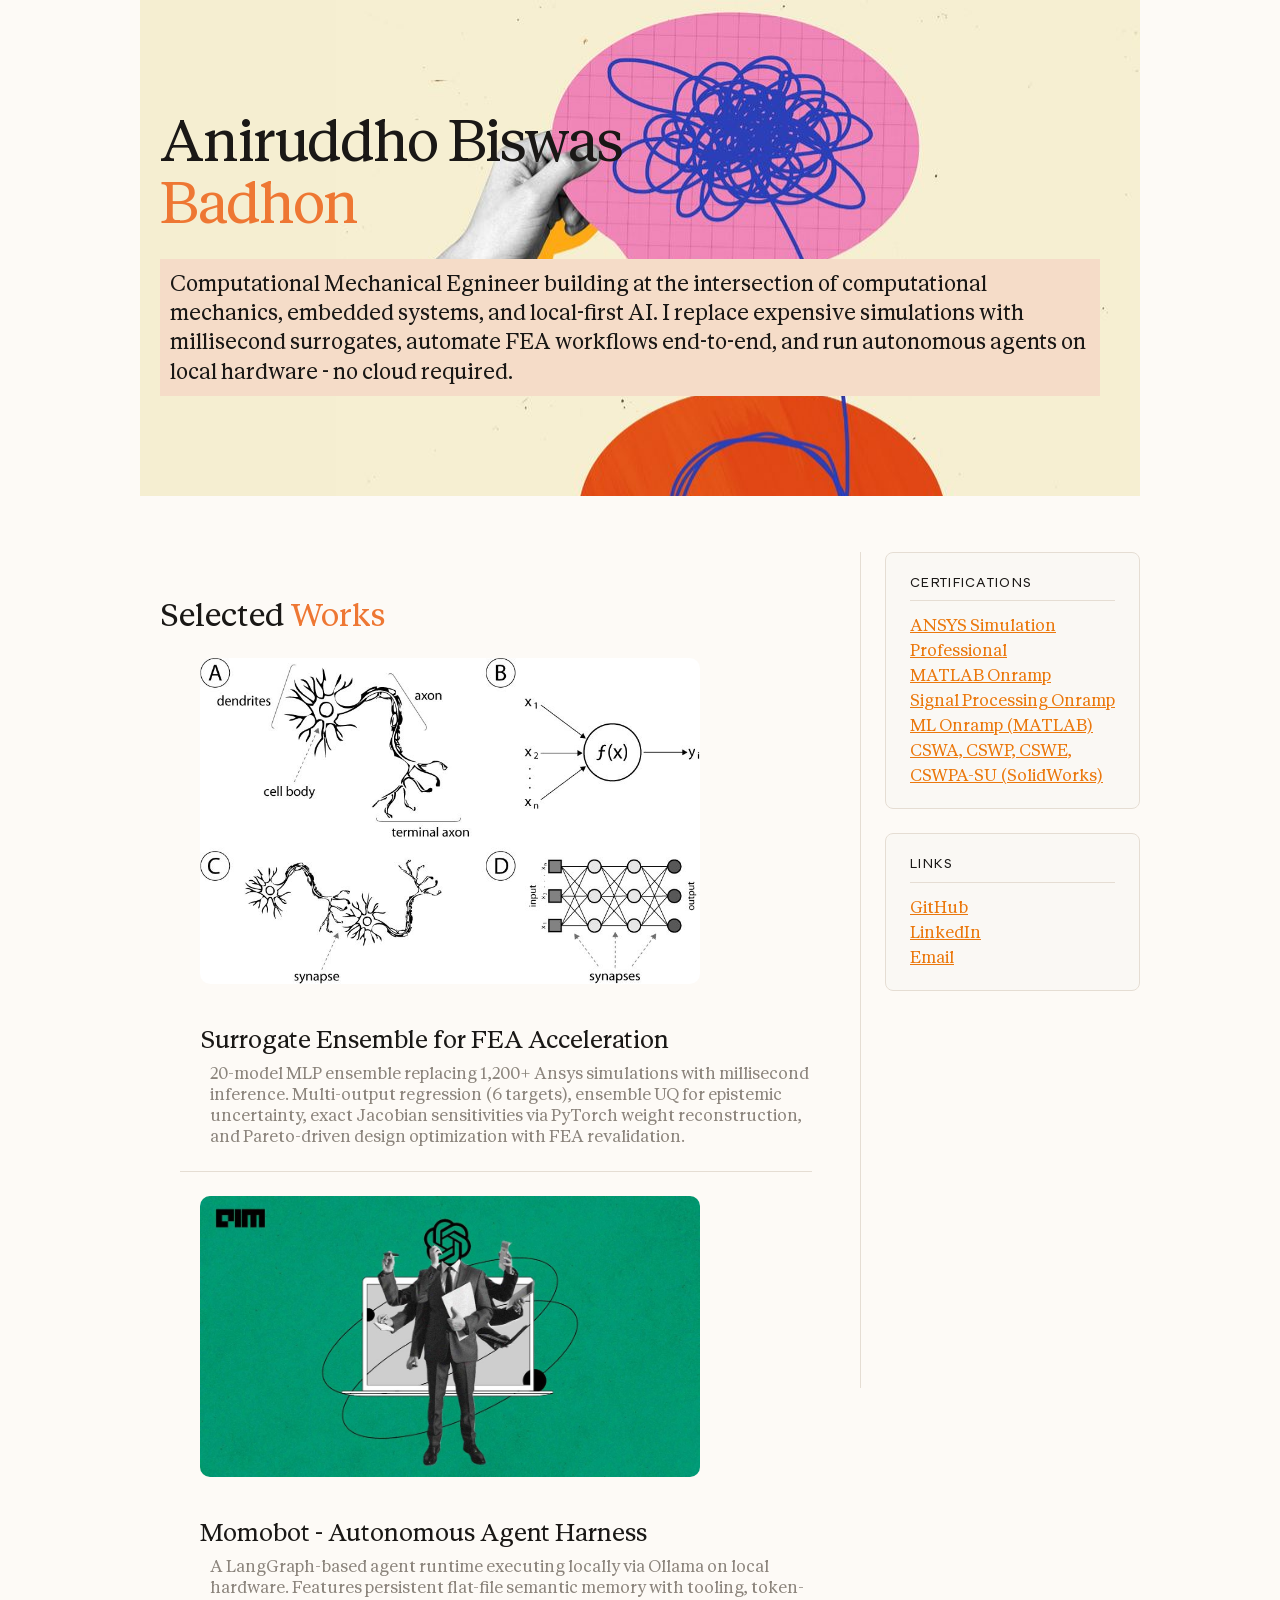
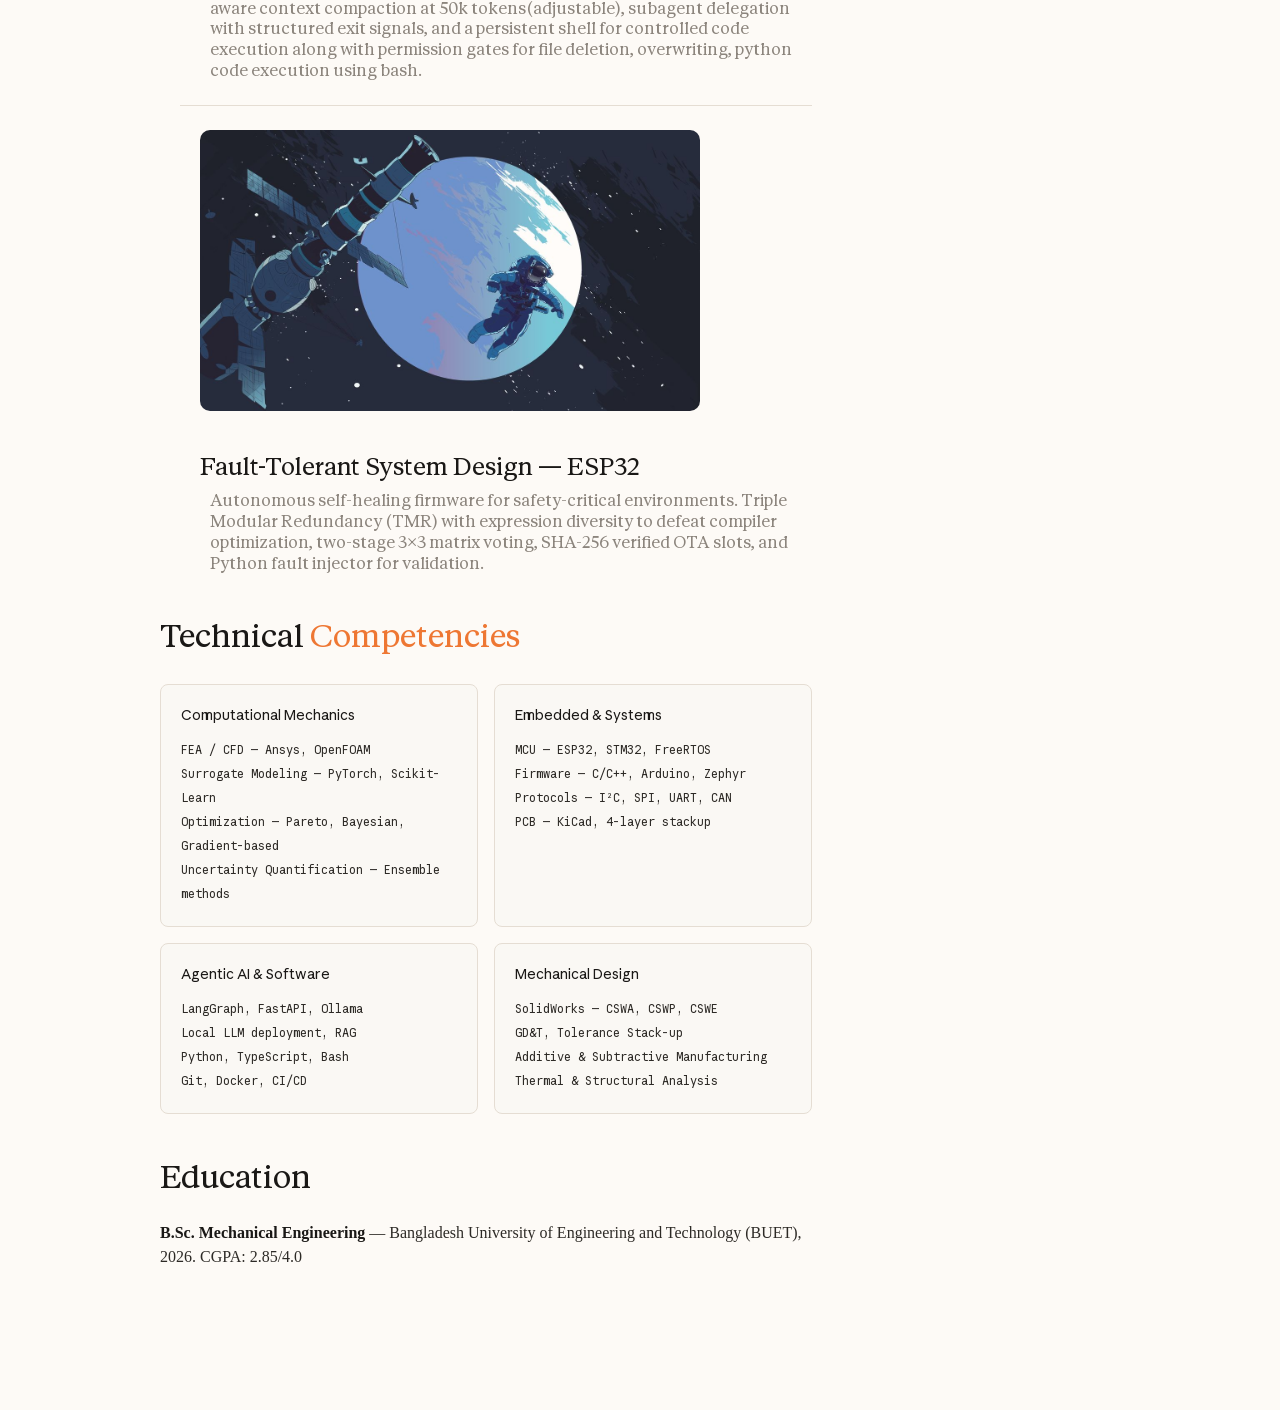
==== commit a4c96bad: "updating some documentations" ====
--- a/index.html
+++ b/index.html
@@ -13,6 +13,7 @@
     <meta property="og:title" content="Aniruddho Biswas Badhon — Computational Mechanical Engineer">
     <meta property="og:description" content="Mechanical engineer building at the intersection of computational mechanics, embedded systems, and local-first AI.">
     <meta property="og:image" content="https://aniruddh5502.github.io/images/image_1_og.jpg">
+    <meta property="og:site_name" content="Aniruddho Biswas Badhon — Portfolio">
     <meta name="twitter:card" content="summary_large_image">
     <meta name="twitter:title" content="Aniruddho Biswas Badhon — Computational Mechanical Engineer">
     <meta name="twitter:description" content="Mechanical engineer building at the intersection of computational mechanics, embedded systems, and local-first AI.">
@@ -111,15 +112,10 @@
                             </p>
                         </li>
                         <li class="reveal reveal-delay-3">
+                            <img src="images/image_4.jpg" class="image_card">
                             <h3><a href="fault-tolerant.html">Fault-Tolerant System Design — ESP32</a></h3>
                             <p class="project-desc">
                                 Autonomous self-healing firmware for safety-critical environments. Triple Modular Redundancy (TMR) with expression diversity to defeat compiler optimization, two-stage 3×3 matrix voting, SHA-256 verified OTA slots, and Python fault injector for validation.
-                            </p>
-                        </li>
-                        <li class="reveal reveal-delay-4">
-                            <h3><a href="ansys.html">ANSYS Parametric Automation</a></h3>
-                            <p class="project-desc">
-                                Workbench scripting and APDL automation for high-throughput finite element analysis. Enables automated geometry sweeps, adaptive mesh convergence, and result extraction for 1,200+ simulation datasets feeding surrogate model training.
                             </p>
                         </li>
                     </ul>
--- a/style.css
+++ b/style.css
@@ -69,6 +69,21 @@
     font-family: "AnthropicSerif";
 }
 
+h1 {
+    padding-top: 10px;
+    padding-bottom: 10px;
+}
+
+h2 {
+    margin-top: 40px;
+    margin-bottom: 20px;
+}
+
+h3 {
+    margin-top: 40px;
+    margin-bottom: 20px;
+}
+
 .container {
     max-width: 1000px;
     margin: 0 auto;
@@ -126,7 +141,9 @@
     line-height: 1.7;
     color: var(--ink-light);
     max-width: 72ch;
+    margin-top:10px;
     margin-bottom: 24px;
+    background-color: var(--accent-light);
 }
 
 .project-meta {
@@ -136,6 +153,7 @@
     font-family: 'AnthropicMono', monospace;
     font-size: 13px;
     color: var(--muted);
+    background-color: var(--accent-light);
 }
 
 .project-meta .tag {
@@ -561,9 +579,9 @@
 
 .project-desc {
     color: var(--muted);
-    font-size: 1.2rem;
-    line-height: 1.5;
-    margin: 0;
+    font-size: 1rem;
+    line-height: 1.3;
+    padding-left: 10px;
 }
 
 .competency-grid {
@@ -631,4 +649,8 @@
 
 #main-page{
     background-image: url(images/image_1.jpg);
+}
+
+#surrogate-model{
+    background-image: url(images/image_5.jpg);
 }
